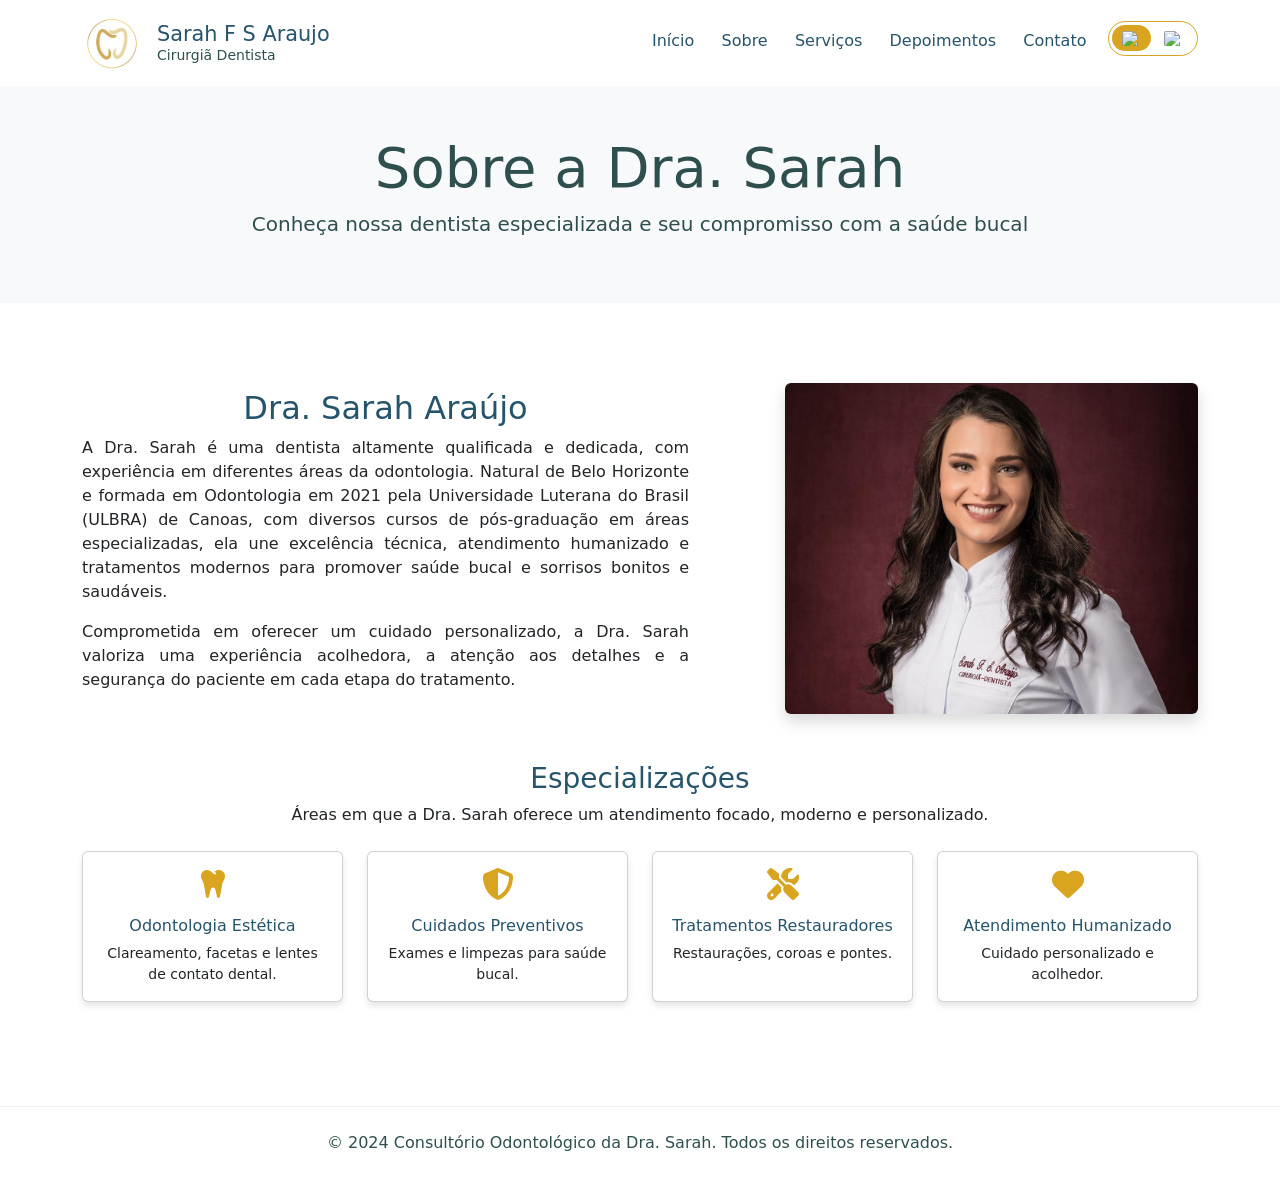
==== about.html @ 41995ac1 "Refactor code structure for improved readability and maintainability" ====
<!DOCTYPE html>
<html lang="pt-br">

<head>
    <meta charset="UTF-8">
    <link rel="icon" href="images/logo/logo_webpage.png">
    <link rel="canonical" href="https://drasarahfsaraujo.com/about.html" />
    <meta name="keywords"
        content="Dra. Sarah Araújo, dentista Belo Horizonte, odontologia ULBRA, dentista especializada, saúde bucal, atendimento humanizado">
    <meta name="description"
        content="Conheça a Dra. Sarah Araújo, dentista especializada em Belo Horizonte. Formação em Odontologia pela ULBRA, experiência em odontologia estética e tratamentos restauradores.">
    <meta name="author" content="Dra. Sarah Araújo">
    <title>Sobre a Dra. Sarah - Consultório Odontológico</title>
    <link rel="stylesheet" href="css/styles.css">
    <link href="https://fonts.googleapis.com/css2?family=Inter:wght@300;400;500;600;700&display=swap" rel="stylesheet">
    <link href="https://cdn.jsdelivr.net/npm/bootstrap@5.3.3/dist/css/bootstrap.min.css" rel="stylesheet">
    <link rel="stylesheet" href="https://cdnjs.cloudflare.com/ajax/libs/font-awesome/6.5.2/css/all.min.css">
    <style>
        .about-icon {
            color: #D9A520;
        }

        .about-title {
            color: #26546B;
        }
    </style>
</head>

<body>

    <!-- Barra de Navegação -->
    <header>
        <nav class="navbar navbar-expand-lg navbar-light">
            <div class="container">
                <a class="navbar-brand" href="index.html" style="display: flex; align-items: center;">
                    <img src="images/logo/logo_webpage.png" alt="Consultório Logo"
                        style="height: 60px; width: auto; margin-right: 15px;">
                    <div style="line-height: 1.2;">
                        <div style="font-weight: normal; font-size: 1.3rem; color: #26546B;">Sarah F S Araujo</div>
                        <div style="font-size: 0.875rem; color: #2f4f4f;">Cirurgiã Dentista</div>
                    </div>
                </a>
                <button class="navbar-toggler" type="button" data-bs-toggle="collapse" data-bs-target="#navbarNav">
                    <span class="navbar-toggler-icon"></span>
                </button>
                <div class="collapse navbar-collapse" id="navbarNav">
                    <ul class="navbar-nav ms-auto">
                        <li class="nav-item"><a data-en="Home" class="nav-link" href="index.html">Início</a></li>
                        <li class="nav-item"><a data-en="About" class="nav-link" href="about.html">Sobre</a></li>
                        <li class="nav-item"><a data-en="Services" class="nav-link" href="services.html">Serviços</a></li>
                        <li class="nav-item"><a data-en="Testimonials" class="nav-link" href="testimonials.html">Depoimentos</a></li>
                        <li class="nav-item"><a data-en="Contact" class="nav-link" href="contact.html">Contato</a></li>
                        <li class="nav-item ms-2">
                            <div id="lang-toggle" class="lang-toggle" role="group" aria-label="Language selector">
                                <button type="button" class="lang-option" data-lang="pt"><img src="https://flagcdn.com/w20/br.png" alt="Português"></button>
                                <button type="button" class="lang-option" data-lang="en"><img src="https://flagcdn.com/w20/us.png" alt="English"></button>
                            </div>
                        </li>
                    </ul>
                </div>
            </div>
        </nav>
    </header>

    <!-- Page Header -->
    <section class="page-banner py-5">
        <div class="container text-center">
            <h1 data-en="About Dr. Sarah" class="display-4">Sobre a Dra. Sarah</h1>
            <p data-en="Get to know our specialized dentist and her commitment to oral health" class="lead">Conheça nossa dentista especializada e seu compromisso com a saúde bucal</p>
        </div>
    </section>

    <!-- Seção Sobre a Dra. Sarah -->
    <section class="section-padding">
        <div class="container">
            <div class="row align-items-center justify-content-center gx-5 mb-5">
                <div class="col-md-7 pe-md-5 text-center text-md-left">
                    <h2 data-en="Dr. Sarah Araújo" class="about-title">Dra. Sarah Araújo</h2>
                    <p data-en="Dr. Sarah is a highly qualified and dedicated dentist with experience in different areas of dentistry. Born in Belo Horizonte and graduated in Dentistry in 2021 from Universidade Luterana do Brasil (ULBRA) in Canoas, with postgraduate training in specialized areas, she combines technical excellence, humanized care and modern treatments to promote oral health and beautiful smiles." class="text-justify">A Dra. Sarah é uma dentista altamente qualificada e dedicada, com experiência em diferentes áreas da odontologia. Natural de Belo Horizonte e formada em Odontologia em 2021 pela Universidade Luterana do Brasil (ULBRA) de Canoas, com diversos cursos de pós-graduação em áreas especializadas, ela une excelência técnica, atendimento humanizado e tratamentos modernos para promover saúde bucal e sorrisos bonitos e saudáveis.</p>
                    <p data-en="Committed to offering personalized care, Dr. Sarah values a welcoming experience, attention to detail and patient safety at every stage of treatment." class="text-justify">Comprometida em oferecer um cuidado personalizado, a Dra. Sarah valoriza uma experiência acolhedora, a atenção aos detalhes e a segurança do paciente em cada etapa do tratamento.</p>
                </div>
                <div class="col-md-5 ps-md-5 text-center">
                    <img src="images/drasarah-cut.jpg" class="img-fluid rounded shadow" alt="Dra. Sarah Araújo">
                </div>
            </div>

            <div class="text-center mb-4">
                <h3 data-en="Specializations" class="about-title">Especializações</h3>
                <p data-en="Areas in which Dr. Sarah offers focused, modern and personalized care.">Áreas em que a Dra. Sarah oferece um atendimento focado, moderno e personalizado.</p>
            </div>

            <!-- Especializações Cards -->
            <div class="row">
                <div class="col-md-3 mb-4">
                    <div class="card h-100 text-center">
                        <div class="card-body">
                            <i class="fas fa-tooth about-icon fa-2x mb-3"></i>
                            <h6 data-en="Aesthetic Dentistry" class="card-title about-title">Odontologia Estética</h6>
                            <p data-en="Whitening, veneers and dental lenses." class="card-text small">Clareamento, facetas e lentes de contato dental.</p>
                        </div>
                    </div>
                </div>
                <div class="col-md-3 mb-4">
                    <div class="card h-100 text-center">
                        <div class="card-body">
                            <i class="fas fa-shield-alt about-icon fa-2x mb-3"></i>
                            <h6 data-en="Preventive Care" class="card-title about-title">Cuidados Preventivos</h6>
                            <p data-en="Exams and cleanings for oral health." class="card-text small">Exames e limpezas para saúde bucal.</p>
                        </div>
                    </div>
                </div>
                <div class="col-md-3 mb-4">
                    <div class="card h-100 text-center">
                        <div class="card-body">
                            <i class="fas fa-tools about-icon fa-2x mb-3"></i>
                            <h6 data-en="Restorative Treatments" class="card-title about-title">Tratamentos Restauradores</h6>
                            <p data-en="Restorations, crowns and bridges." class="card-text small">Restaurações, coroas e pontes.</p>
                        </div>
                    </div>
                </div>
                <div class="col-md-3 mb-4">
                    <div class="card h-100 text-center">
                        <div class="card-body">
                            <i class="fas fa-heart about-icon fa-2x mb-3"></i>
                            <h6 data-en="Humanized Care" class="card-title about-title">Atendimento Humanizado</h6>
                            <p data-en="Personalized and welcoming care." class="card-text small">Cuidado personalizado e acolhedor.</p>
                        </div>
                    </div>
                </div>
            </div>
        </div>
    </section>

    <!-- Rodapé -->
    <footer class="footer text-center py-4">
        <div class="container">
            <p data-en="&copy; 2024 Consultório Odontológico da Dra. Sarah. All rights reserved.">&copy; 2024 Consultório Odontológico da Dra. Sarah. Todos os direitos reservados.</p>
        </div>
    </footer>

    <script src="js/script.js"></script>
    <script src="https://cdn.jsdelivr.net/npm/bootstrap@5.3.3/dist/js/bootstrap.bundle.min.js"></script>
</body>

</html>
---- css/styles.css ----
/* Custom Styles for Clínica Odontológica da Dra. Sarah */

/* Navbar Customization */
.header {
    background-color: #ffffff;
    /* White background for header */
}

.navbar {
    background-color: #ffffff !important;
    /* White background for navbar */
}

/* Navbar Text Color - Navy Blue */
.navbar-brand,
.navbar-nav .nav-link {
    color: #26546B !important;
    transition: color 0.3s ease;
}

.navbar-nav .nav-link {
    padding-left: 0.85rem !important;
    padding-right: 0.85rem !important;
}

.lang-toggle {
    display: inline-flex;
    align-items: center;
    gap: 0.2rem;
    padding: 0.2rem;
    border: 1px solid #D9A520;
    border-radius: 999px;
    background-color: #ffffff;
}

.lang-option {
    border: none;
    background: transparent;
    color: #26546B;
    border-radius: 999px;
    padding: 0.35rem 0.6rem;
    font-size: 0.85rem;
    line-height: 1;
    transition: background-color 0.3s ease, color 0.3s ease;
}

.lang-option img {
    display: block;
    width: 20px;
    height: 15px;
    border-radius: 2px;
}

.lang-option.active {
    background-color: #D9A520;
    color: #ffffff;
}

.navbar-brand:hover,
.navbar-nav .nav-link:hover {
    color: #D9A520 !important;
}

/* Button Color Customization */
.btn-primary {
    background-color: #26546B !important;
    /* Dark blue color */
    border-color: #26546B !important;
    transition: all 0.3s ease;
}

.btn-primary:hover {
    background-color: #D9A520 !important;
    /* Gold on hover */
    border-color: #D9A520 !important;
    transform: translateY(-1px);
}

/* Outline button for accents */
.btn-outline-success {
    border-color: #2E8B57 !important;
    color: #2E8B57 !important;
}

.btn-outline-success:hover {
    background-color: #2E8B57 !important;
    border-color: #2E8B57 !important;
}

/* Footer Background and Text Color */
.footer {
    background-color: #ffffff !important;
    color: #2f4f4f;
    /* Dark slate gray text on white background */
    border-top: 1px solid #f0f0f0;
}

.footer p {
    color: #2f4f4f !important;
    /* Ensures paragraph text in footer is dark slate gray */
}

/* General Modern Enhancements */
body {
    font-family: 'Inter', sans-serif;
    line-height: 1.6;
}

.text-justify {
    text-align: justify;
}

.jumbotron {
    background: linear-gradient(135deg, #f8f9fa 0%, #e9ecef 100%);
    border-radius: 0;
}

.hero {
    height: 70vh;
    position: relative;
    overflow: hidden;
}

.slides {
    display: flex;
    width: 400%;
    animation: slide 12s infinite ease-in-out;
    z-index: 0;
    position: absolute;
    top: 0;
    left: 0;
    height: 100%;
}

.slides img {
    width: 25%;
    height: 70vh;
    object-fit: cover;
}

@keyframes slide {
    0% { transform: translateX(0); }
    25% { transform: translateX(0); }
    30% { transform: translateX(-25%); }
    55% { transform: translateX(-25%); }
    60% { transform: translateX(-50%); }
    85% { transform: translateX(-50%); }
    90% { transform: translateX(-75%); }
    100% { transform: translateX(-75%); }
}

.overlay {
    position: absolute;
    top: 0;
    left: 0;
    right: 0;
    bottom: 0;
    background: rgba(0, 0, 0, 0.4);
    z-index: 1;
}

.hero .container {
    position: relative;
    z-index: 2;
    height: 100%;
}

.card {
    border: none;
    box-shadow: 0 4px 6px rgba(0,0,0,0.1);
    transition: transform 0.3s ease, box-shadow 0.3s ease;
}

.card:hover {
    transform: translateY(-5px);
    box-shadow: 0 8px 15px rgba(0,0,0,0.15);
}

.section-padding {
    padding: 80px 0;
}

.page-banner {
    background-color: #f8f9fa !important;
    color: #2f4f4f;
}

.page-banner .lead,
.page-banner .display-4,
.page-banner h1,
.page-banner h2,
.page-banner h3,
.page-banner p {
    color: #2f4f4f;
}

.hours-highlight {
    color: #000000 !important;
    font-weight: 700;
}

.banner-note {
    color: #000000 !important;
}

.text-primary {
    color: #2f4f4f !important;
}

/* Override Bootstrap bg-primary */
.bg-primary {
    background-color: #2f4f4f !important;
}

/* Custom CTA section */
.cta-section {
    background-color: #26546B !important;
}

/* Service titles */
.service-title {
    color: #2f4f4f !important;
}

.testimonial-card .card-body {
    display: flex;
    flex-direction: column;
    justify-content: center;
    text-align: center;
    height: 100%;
    padding: 2rem 1.5rem;
}

.testimonial-card .card-text {
    flex-grow: 1;
    margin-bottom: 1.25rem;
}

.testimonial-card cite {
    font-style: normal;
    font-weight: 600;
    color: #26546B;
}

/* Responsive adjustments */
@media (max-width: 768px) {
    .jumbotron h1 {
        font-size: 2.5rem;
    }
    
    .section-padding {
        padding: 60px 0;
    }
}
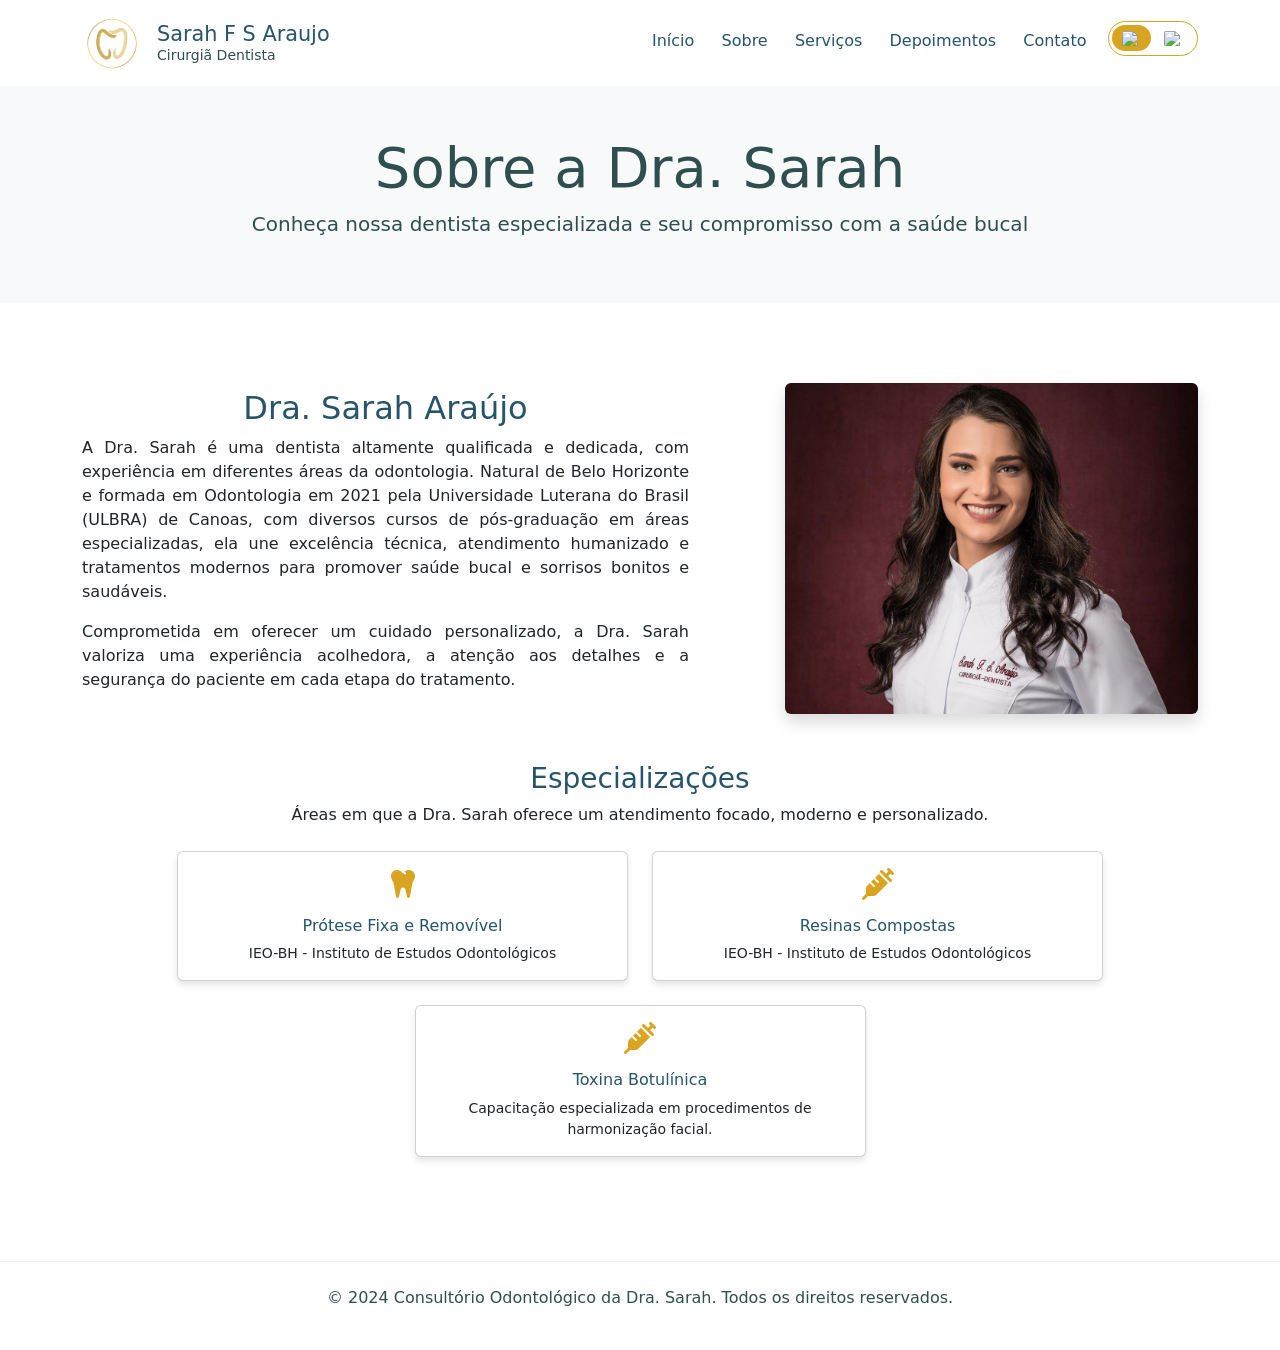
==== commit fb630c7d: "Refactor code structure and remove redundant sections for improved readability and maintainability" ====
--- a/about.html
+++ b/about.html
@@ -90,40 +90,31 @@
             </div>
 
             <!-- Especializações Cards -->
-            <div class="row">
-                <div class="col-md-3 mb-4">
+            <div class="row justify-content-center">
+                <div class="col-md-5 mb-4">
                     <div class="card h-100 text-center">
                         <div class="card-body">
                             <i class="fas fa-tooth about-icon fa-2x mb-3"></i>
-                            <h6 data-en="Aesthetic Dentistry" class="card-title about-title">Odontologia Estética</h6>
-                            <p data-en="Whitening, veneers and dental lenses." class="card-text small">Clareamento, facetas e lentes de contato dental.</p>
+                            <h6 data-en="Fixed Prosthesis" class="card-title about-title">Prótese Fixa e Removível</h6>
+                            <p data-en="IEO-BH - Institute of Dental Studies" class="card-text small">IEO-BH - Instituto de Estudos Odontológicos</p>
                         </div>
                     </div>
                 </div>
-                <div class="col-md-3 mb-4">
+                <div class="col-md-5 mb-4">
                     <div class="card h-100 text-center">
                         <div class="card-body">
-                            <i class="fas fa-shield-alt about-icon fa-2x mb-3"></i>
-                            <h6 data-en="Preventive Care" class="card-title about-title">Cuidados Preventivos</h6>
-                            <p data-en="Exams and cleanings for oral health." class="card-text small">Exames e limpezas para saúde bucal.</p>
+                            <i class="fas fa-syringe about-icon fa-2x mb-3"></i>
+                            <h6 data-en="Composite Resins" class="card-title about-title">Resinas Compostas</h6>
+                            <p data-en="IEO-BH - Institute of Dental Studies" class="card-text small">IEO-BH - Instituto de Estudos Odontológicos</p>
                         </div>
                     </div>
                 </div>
-                <div class="col-md-3 mb-4">
+                <div class="col-md-5 mb-4">
                     <div class="card h-100 text-center">
                         <div class="card-body">
-                            <i class="fas fa-tools about-icon fa-2x mb-3"></i>
-                            <h6 data-en="Restorative Treatments" class="card-title about-title">Tratamentos Restauradores</h6>
-                            <p data-en="Restorations, crowns and bridges." class="card-text small">Restaurações, coroas e pontes.</p>
-                        </div>
-                    </div>
-                </div>
-                <div class="col-md-3 mb-4">
-                    <div class="card h-100 text-center">
-                        <div class="card-body">
-                            <i class="fas fa-heart about-icon fa-2x mb-3"></i>
-                            <h6 data-en="Humanized Care" class="card-title about-title">Atendimento Humanizado</h6>
-                            <p data-en="Personalized and welcoming care." class="card-text small">Cuidado personalizado e acolhedor.</p>
+                            <i class="fas fa-syringe about-icon fa-2x mb-3"></i>
+                            <h6 data-en="Botulinum Toxin" class="card-title about-title">Toxina Botulínica</h6>
+                            <p data-en="Specialized training in facial harmonization procedures" class="card-text small">Capacitação especializada em procedimentos de harmonização facial.</p>
                         </div>
                     </div>
                 </div>
--- a/css/styles.css
+++ b/css/styles.css
@@ -85,6 +85,7 @@
 .btn-outline-success:hover {
     background-color: #2E8B57 !important;
     border-color: #2E8B57 !important;
+    color: #ffffff !important;
 }
 
 /* Footer Background and Text Color */
@@ -203,6 +204,10 @@
     color: #000000 !important;
 }
 
+.contact-icon {
+    color: #D9A520 !important;
+}
+
 .text-primary {
     color: #2f4f4f !important;
 }
@@ -220,6 +225,11 @@
 /* Service titles */
 .service-title {
     color: #2f4f4f !important;
+}
+
+.service-image {
+    height: 190px;
+    object-fit: cover;
 }
 
 .testimonial-card .card-body {
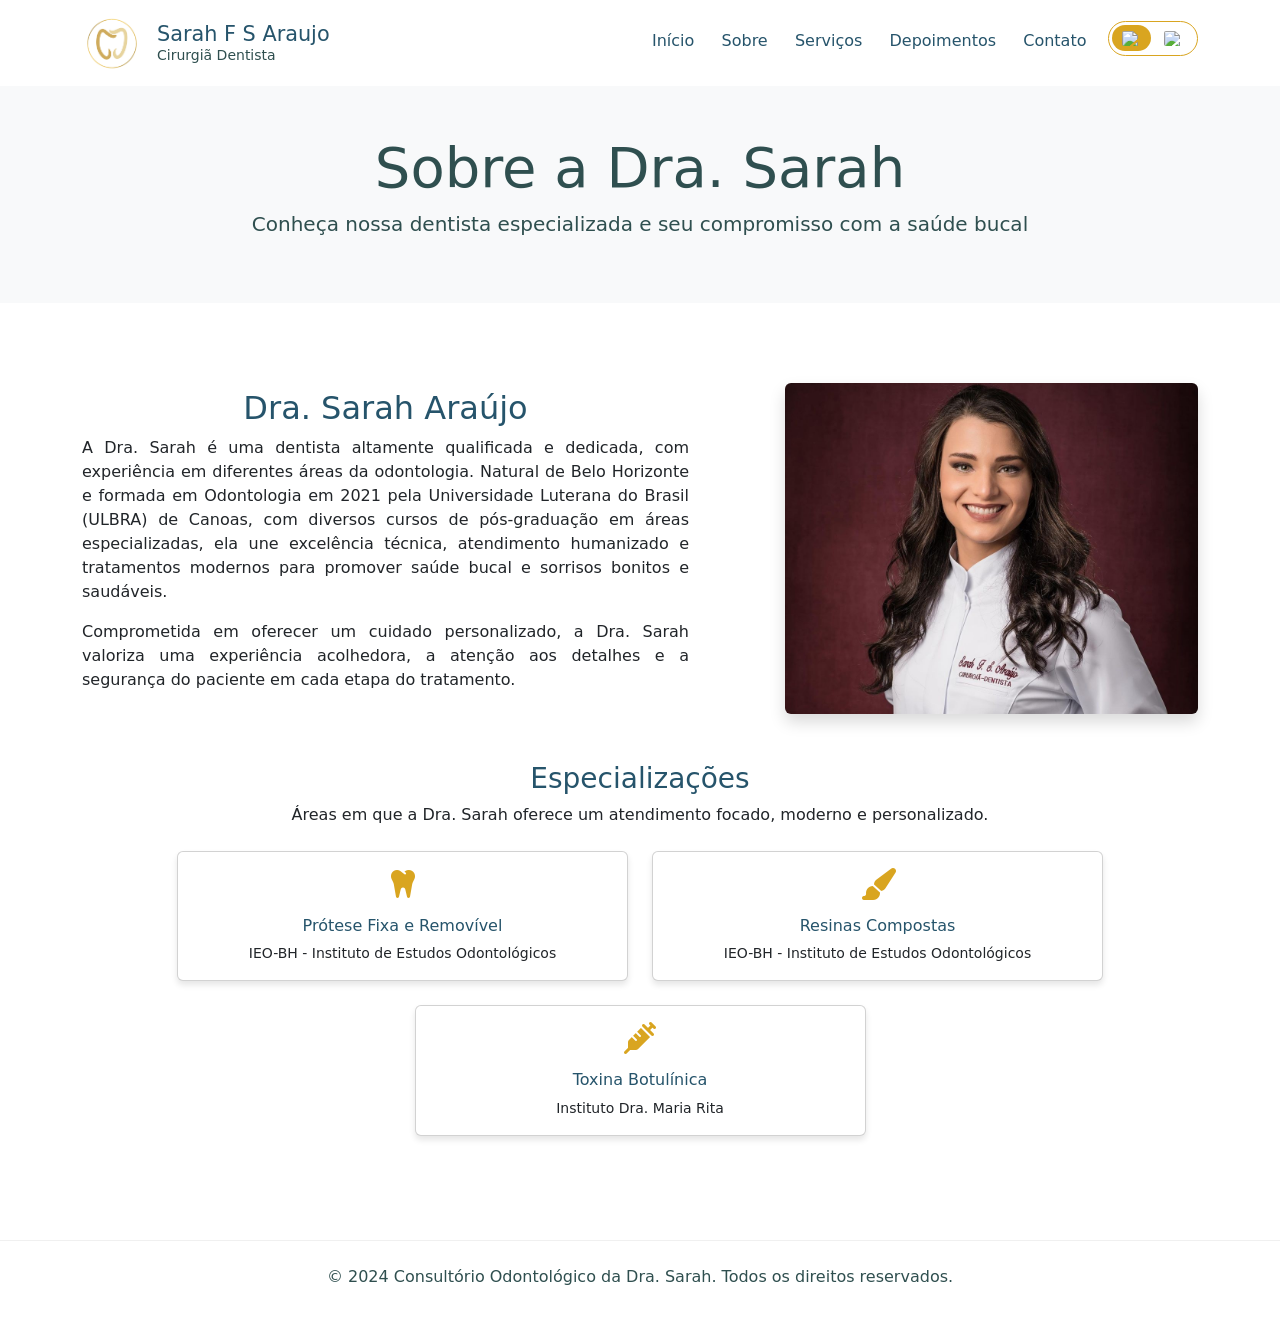
==== commit 425cdc16: "Update icons and content in the About section for improved clarity and relevance" ====
--- a/about.html
+++ b/about.html
@@ -103,7 +103,7 @@
                 <div class="col-md-5 mb-4">
                     <div class="card h-100 text-center">
                         <div class="card-body">
-                            <i class="fas fa-syringe about-icon fa-2x mb-3"></i>
+                            <i class="fas fa-paint-brush about-icon fa-2x mb-3"></i>
                             <h6 data-en="Composite Resins" class="card-title about-title">Resinas Compostas</h6>
                             <p data-en="IEO-BH - Institute of Dental Studies" class="card-text small">IEO-BH - Instituto de Estudos Odontológicos</p>
                         </div>
@@ -114,7 +114,7 @@
                         <div class="card-body">
                             <i class="fas fa-syringe about-icon fa-2x mb-3"></i>
                             <h6 data-en="Botulinum Toxin" class="card-title about-title">Toxina Botulínica</h6>
-                            <p data-en="Specialized training in facial harmonization procedures" class="card-text small">Capacitação especializada em procedimentos de harmonização facial.</p>
+                            <p data-en="Dr. Maria Rita Institute" class="card-text small">Instituto Dra. Maria Rita</p>
                         </div>
                     </div>
                 </div>
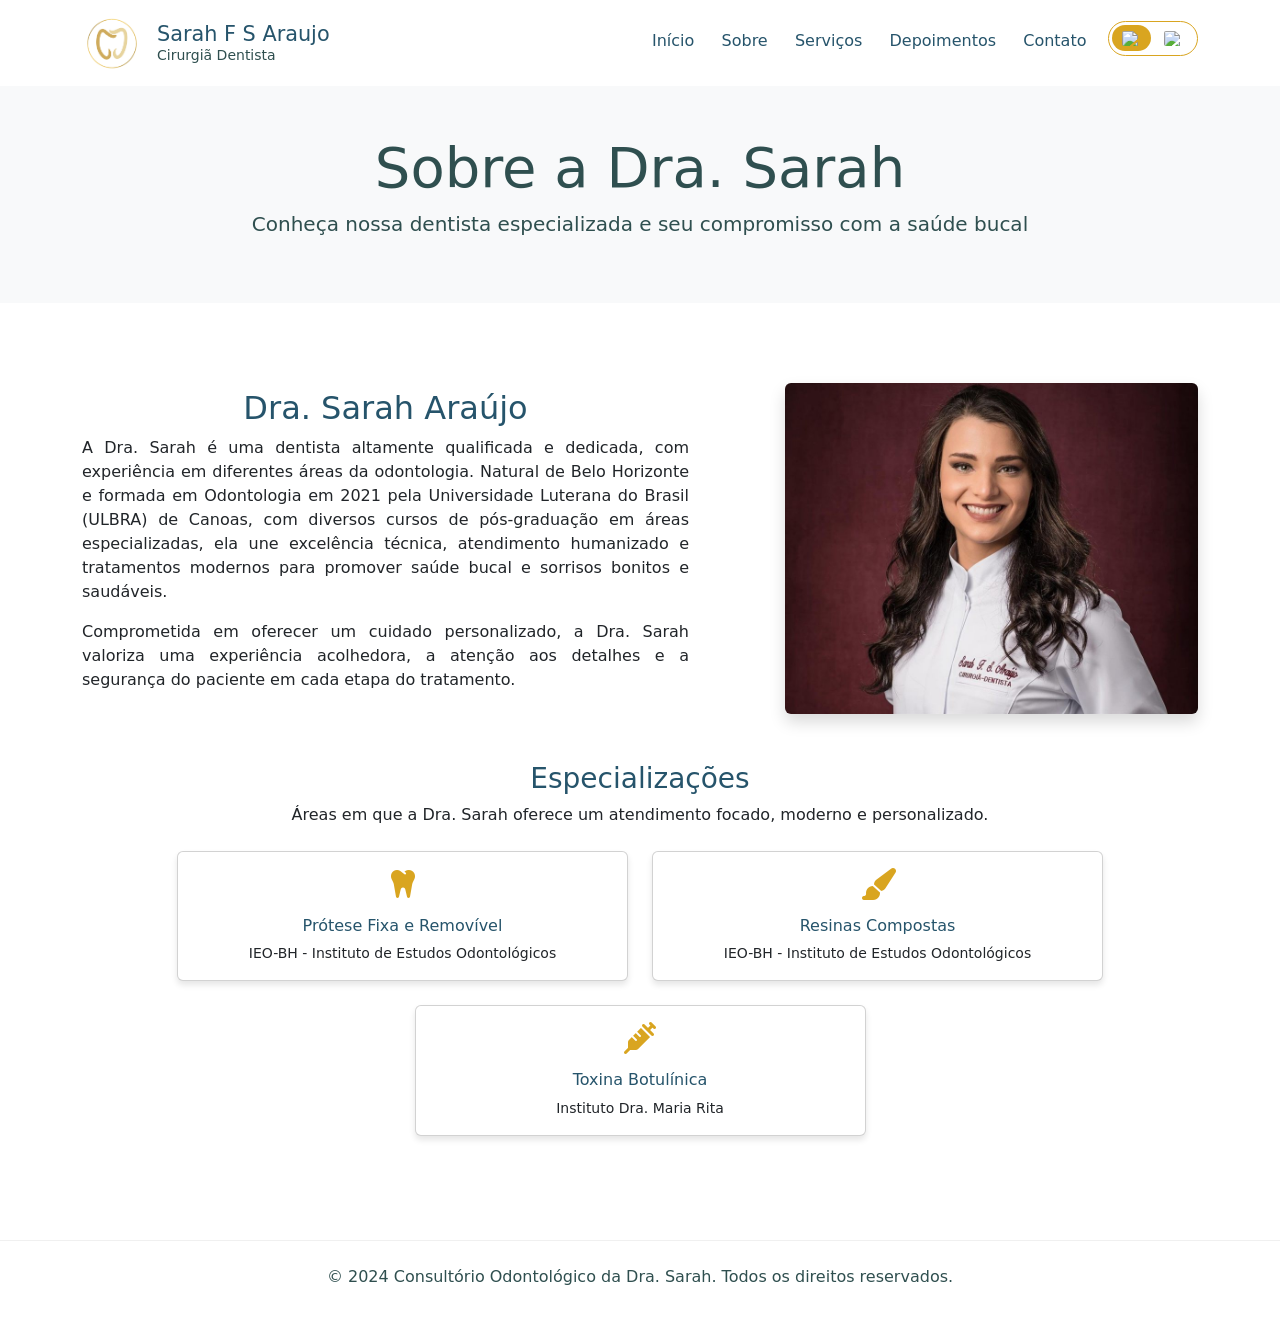
==== commit 1c870d1b: "Refactor code structure for improved readability and maintainability" ====
--- a/about.html
+++ b/about.html
@@ -3,18 +3,84 @@
 
 <head>
     <meta charset="UTF-8">
+    <meta name="viewport" content="width=device-width, initial-scale=1">
     <link rel="icon" href="images/logo/logo_webpage.png">
     <link rel="canonical" href="https://drasarahfsaraujo.com/about.html" />
     <meta name="keywords"
         content="Dra. Sarah Araújo, dentista Belo Horizonte, odontologia ULBRA, dentista especializada, saúde bucal, atendimento humanizado">
     <meta name="description"
-        content="Conheça a Dra. Sarah Araújo, dentista especializada em Belo Horizonte. Formação em Odontologia pela ULBRA, experiência em odontologia estética e tratamentos restauradores.">
+        content="Conheça a Dra. Sarah F S Araújo, cirurgiã dentista em Belo Horizonte com atendimento humanizado, tratamentos modernos e cuidado personalizado.">
     <meta name="author" content="Dra. Sarah Araújo">
-    <title>Sobre a Dra. Sarah - Consultório Odontológico</title>
+    <title>Sobre a Dra. Sarah F S Araújo</title>
+    <meta property="og:type" content="website">
+    <meta property="og:locale" content="pt_BR">
+    <meta property="og:site_name" content="Dra. Sarah F S Araújo">
+    <meta property="og:title" content="Sobre a Dra. Sarah F S Araújo">
+    <meta property="og:description" content="Conheça a Dra. Sarah F S Araújo, cirurgiã dentista em Belo Horizonte com atendimento humanizado e cuidado personalizado.">
+    <meta property="og:url" content="https://drasarahfsaraujo.com/about.html">
+    <meta property="og:image" content="https://drasarahfsaraujo.com/images/drasarah-cut.jpg">
+    <meta property="og:image:alt" content="Dra. Sarah F S Araújo, cirurgiã dentista em Belo Horizonte">
+    <meta name="twitter:card" content="summary_large_image">
+    <meta name="twitter:title" content="Sobre a Dra. Sarah F S Araújo">
+    <meta name="twitter:description" content="Conheça a Dra. Sarah F S Araújo e seu atendimento odontológico humanizado em Belo Horizonte.">
+    <meta name="twitter:image" content="https://drasarahfsaraujo.com/images/drasarah-cut.jpg">
     <link rel="stylesheet" href="css/styles.css">
     <link href="https://fonts.googleapis.com/css2?family=Inter:wght@300;400;500;600;700&display=swap" rel="stylesheet">
     <link href="https://cdn.jsdelivr.net/npm/bootstrap@5.3.3/dist/css/bootstrap.min.css" rel="stylesheet">
     <link rel="stylesheet" href="https://cdnjs.cloudflare.com/ajax/libs/font-awesome/6.5.2/css/all.min.css">
+    <script type="application/ld+json">
+        {
+            "@context": "https://schema.org",
+            "@type": "Dentist",
+            "@id": "https://drasarahfsaraujo.com/#dentist",
+            "name": "Consultorio Odontologico da Dra. Sarah F S Araujo",
+            "url": "https://drasarahfsaraujo.com/",
+            "image": "https://drasarahfsaraujo.com/images/consultorio.jpg",
+            "logo": "https://drasarahfsaraujo.com/images/logo/logo_webpage.png",
+            "description": "Consultorio odontologico em Belo Horizonte com atendimento em odontologia estetica, cuidados preventivos e tratamentos restauradores.",
+            "telephone": "+55-31-8483-2230",
+            "email": "drasarahfsaraujo@gmail.com",
+            "address": {
+                "@type": "PostalAddress",
+                "streetAddress": "Av. Cristiano Machado, 1682, sala 704",
+                "addressLocality": "Belo Horizonte",
+                "addressRegion": "MG",
+                "addressCountry": "BR"
+            },
+            "geo": {
+                "@type": "GeoCoordinates",
+                "latitude": -19.89282138148726,
+                "longitude": -43.93011692557051
+            },
+            "openingHoursSpecification": [
+                {
+                    "@type": "OpeningHoursSpecification",
+                    "dayOfWeek": [
+                        "Monday",
+                        "Tuesday",
+                        "Wednesday",
+                        "Thursday",
+                        "Friday"
+                    ],
+                    "opens": "08:00",
+                    "closes": "18:00"
+                },
+                {
+                    "@type": "OpeningHoursSpecification",
+                    "dayOfWeek": "Saturday",
+                    "opens": "08:00",
+                    "closes": "12:00"
+                }
+            ],
+            "areaServed": {
+                "@type": "City",
+                "name": "Belo Horizonte"
+            },
+            "sameAs": [
+                "https://www.instagram.com/drasarahfsaraujo"
+            ]
+        }
+    </script>
     <style>
         .about-icon {
             color: #D9A520;
@@ -33,11 +99,11 @@
         <nav class="navbar navbar-expand-lg navbar-light">
             <div class="container">
                 <a class="navbar-brand" href="index.html" style="display: flex; align-items: center;">
-                    <img src="images/logo/logo_webpage.png" alt="Consultório Logo"
-                        style="height: 60px; width: auto; margin-right: 15px;">
+                    <img src="images/logo/logo_webpage.png" alt="Logo da Dra. Sarah F S Araújo, cirurgiã dentista"
+                        width="60" height="60" decoding="async" style="height: 60px; width: auto; margin-right: 15px;">
                     <div style="line-height: 1.2;">
                         <div style="font-weight: normal; font-size: 1.3rem; color: #26546B;">Sarah F S Araujo</div>
-                        <div style="font-size: 0.875rem; color: #2f4f4f;">Cirurgiã Dentista</div>
+                        <div data-en="Dental Surgeon" style="font-size: 0.875rem; color: #2f4f4f;">Cirurgiã Dentista</div>
                     </div>
                 </a>
                 <button class="navbar-toggler" type="button" data-bs-toggle="collapse" data-bs-target="#navbarNav">
@@ -80,7 +146,7 @@
                     <p data-en="Committed to offering personalized care, Dr. Sarah values a welcoming experience, attention to detail and patient safety at every stage of treatment." class="text-justify">Comprometida em oferecer um cuidado personalizado, a Dra. Sarah valoriza uma experiência acolhedora, a atenção aos detalhes e a segurança do paciente em cada etapa do tratamento.</p>
                 </div>
                 <div class="col-md-5 ps-md-5 text-center">
-                    <img src="images/drasarah-cut.jpg" class="img-fluid rounded shadow" alt="Dra. Sarah Araújo">
+                    <img src="images/drasarah-cut.jpg" class="img-fluid rounded shadow" alt="Dra. Sarah F S Araújo, cirurgiã dentista em Belo Horizonte" width="900" height="720" loading="lazy" decoding="async">
                 </div>
             </div>
 
@@ -125,7 +191,7 @@
     <!-- Rodapé -->
     <footer class="footer text-center py-4">
         <div class="container">
-            <p data-en="&copy; 2024 Consultório Odontológico da Dra. Sarah. All rights reserved.">&copy; 2024 Consultório Odontológico da Dra. Sarah. Todos os direitos reservados.</p>
+            <p data-en="&copy; 2024 Dr. Sarah Dental Office. All rights reserved.">&copy; 2024 Consultório Odontológico da Dra. Sarah. Todos os direitos reservados.</p>
         </div>
     </footer>
 
--- a/css/styles.css
+++ b/css/styles.css
@@ -105,6 +105,7 @@
 body {
     font-family: 'Inter', sans-serif;
     line-height: 1.6;
+    overflow-x: hidden;
 }
 
 .text-justify {
@@ -232,6 +233,20 @@
     object-fit: cover;
 }
 
+#services-container .card-body {
+    display: flex;
+    flex-direction: column;
+}
+
+#services-container .card-body .btn {
+    margin-top: auto;
+    align-self: flex-start;
+}
+
+.map-container iframe {
+    display: block;
+}
+
 .testimonial-card .card-body {
     display: flex;
     flex-direction: column;
@@ -254,11 +269,223 @@
 
 /* Responsive adjustments */
 @media (max-width: 768px) {
+    .navbar {
+        padding-top: 0.65rem !important;
+        padding-bottom: 0.65rem !important;
+    }
+
+    .navbar .container {
+        align-items: center;
+    }
+
+    .navbar-brand {
+        max-width: calc(100% - 58px);
+        margin-right: 0;
+        white-space: normal;
+    }
+
+    .navbar-brand img {
+        height: 46px !important;
+        margin-right: 10px !important;
+    }
+
+    .navbar-brand div div:first-child {
+        font-size: 1.05rem !important;
+    }
+
+    .navbar-brand div div:last-child {
+        font-size: 0.78rem !important;
+    }
+
+    .navbar-collapse {
+        padding-top: 0.75rem;
+    }
+
+    .navbar-nav .nav-link {
+        padding: 0.55rem 0 !important;
+        font-size: 1rem;
+    }
+
+    .navbar-nav .nav-item.ms-2 {
+        margin-left: 0 !important;
+        margin-top: 0.5rem;
+    }
+
+    .lang-toggle {
+        width: max-content;
+    }
+
+    .hero {
+        height: 52vh;
+        min-height: 360px;
+        max-height: 460px;
+    }
+
+    .slides img {
+        height: 52vh;
+        min-height: 360px;
+        max-height: 460px;
+        object-position: center;
+    }
+
+    .hero .display-4 {
+        font-size: clamp(2rem, 10vw, 2.75rem);
+        line-height: 1.12;
+    }
+
+    .hero .lead {
+        max-width: 28rem;
+        margin-left: auto;
+        margin-right: auto;
+        font-size: 1.05rem;
+    }
+
+    .hero .btn-lg,
+    .cta-section .btn-lg {
+        width: 100%;
+        max-width: 22rem;
+        padding: 0.8rem 1rem;
+        white-space: normal;
+    }
+
+    .page-banner {
+        padding-top: 2.25rem !important;
+        padding-bottom: 2.25rem !important;
+    }
+
+    .page-banner .display-4 {
+        font-size: clamp(2rem, 9vw, 2.6rem);
+        line-height: 1.15;
+    }
+
+    .page-banner .lead {
+        font-size: 1.05rem;
+    }
+
     .jumbotron h1 {
         font-size: 2.5rem;
     }
     
     .section-padding {
-        padding: 60px 0;
-    }
-}
+        padding: 42px 0;
+    }
+
+    .container.py-5 {
+        padding-top: 2.5rem !important;
+        padding-bottom: 2.5rem !important;
+    }
+
+    .row.gx-5,
+    .row.align-items-center.gx-5 {
+        --bs-gutter-x: 1.5rem;
+    }
+
+    .text-justify {
+        text-align: left;
+    }
+
+    .container.py-5 .col-md-6:first-child,
+    .section-padding .col-md-7,
+    .section-padding .col-md-6:first-child {
+        margin-bottom: 1.5rem;
+    }
+
+    .container.py-5 img,
+    .section-padding img.img-fluid {
+        width: 100%;
+        max-height: 360px;
+        object-fit: cover;
+        object-position: center;
+    }
+
+    .card {
+        box-shadow: 0 3px 10px rgba(0,0,0,0.08) !important;
+    }
+
+    .card:hover {
+        transform: none;
+    }
+
+    .service-image {
+        height: 170px;
+    }
+
+    .cta-section {
+        padding-top: 2.5rem !important;
+        padding-bottom: 2.5rem !important;
+    }
+
+    .cta-section h2 {
+        font-size: 1.7rem;
+    }
+
+    .cta-section .btn + .btn {
+        margin-top: 0.75rem;
+    }
+
+    .cta-section .btn.me-3 {
+        margin-right: 0 !important;
+    }
+
+    .contact-info p {
+        overflow-wrap: anywhere;
+    }
+
+    .map-container {
+        margin-top: 1.5rem;
+    }
+
+    .map-container iframe {
+        height: 260px;
+    }
+
+    .footer {
+        padding-left: 1rem;
+        padding-right: 1rem;
+    }
+
+    .footer p {
+        margin-bottom: 0;
+        font-size: 0.92rem;
+    }
+}
+
+@media (max-width: 575.98px) {
+    .hero {
+        height: 46vh;
+        min-height: 340px;
+        max-height: 420px;
+    }
+
+    .slides img {
+        height: 46vh;
+        min-height: 340px;
+        max-height: 420px;
+    }
+
+    .overlay {
+        background: rgba(0, 0, 0, 0.5);
+    }
+
+    .service-image {
+        height: 155px;
+    }
+
+    .card-body {
+        padding: 1.1rem;
+    }
+
+    .testimonial-card .card-body {
+        padding: 1.5rem 1.15rem;
+    }
+
+    .btn {
+        white-space: normal;
+    }
+
+    .contact-info + .mt-4 .btn {
+        width: 100%;
+        margin-right: 0 !important;
+        margin-bottom: 0.75rem;
+    }
+}
